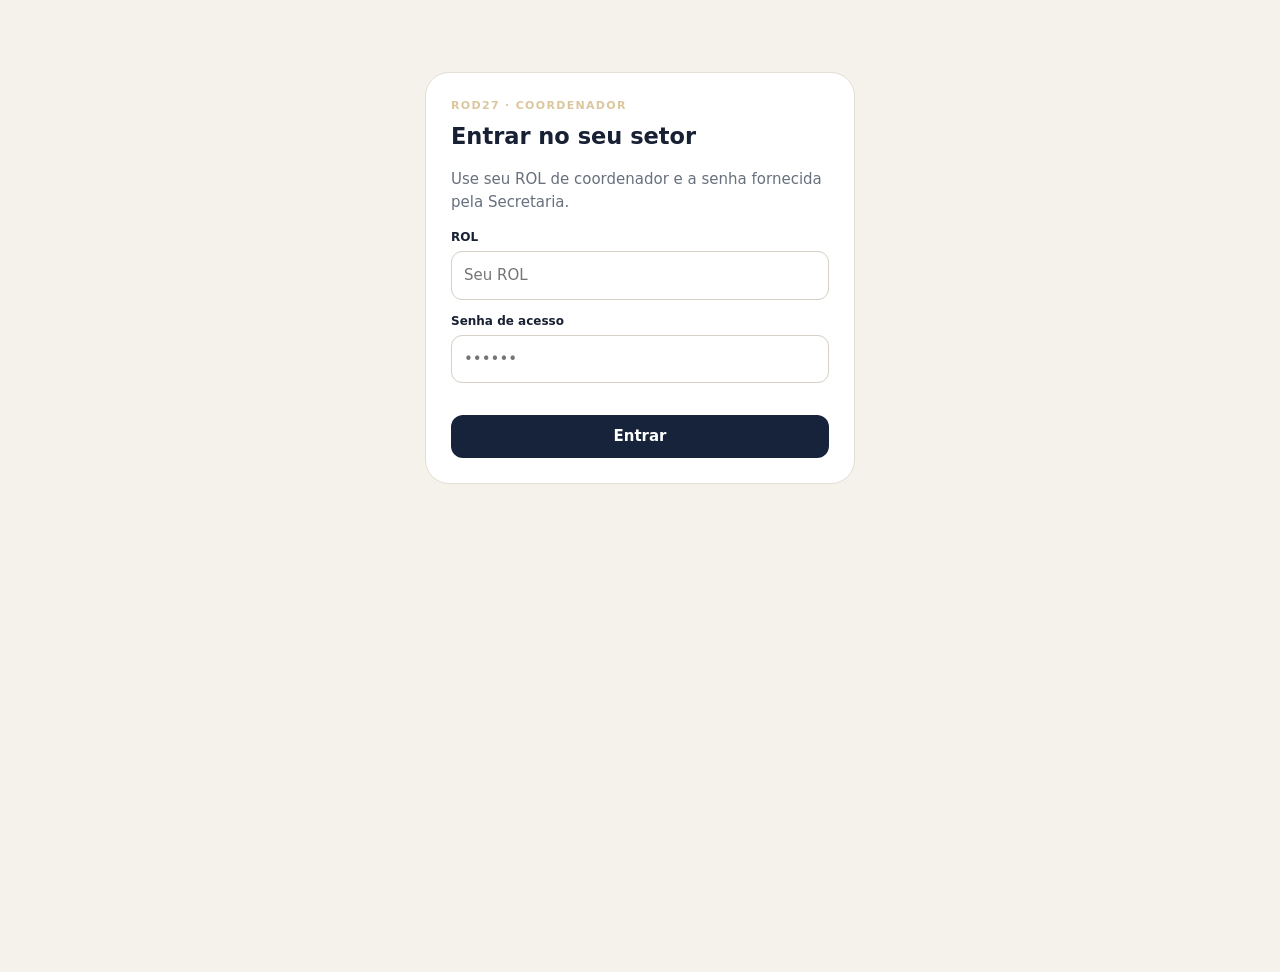
==== coordenador.html @ df57d1dc "Publicar frontend institucional do Rod27 com login e paineis" ====
<!doctype html>
<html lang="pt-BR"><head>
<meta charset="utf-8"><meta name="viewport" content="width=device-width,initial-scale=1,viewport-fit=cover">
<meta name="robots" content="noindex,nofollow,noarchive"><meta name="theme-color" content="#17223b">
<title>Rod27 · Coordenador</title>
<style>
:root{--n:#17223b;--n2:#273a62;--p:#f5f2ec;--i:#182033;--m:#68707d;--l:#e4ded3;--g:#1f7a55;--a:#9a6418;--r:#a53d3d;--gold:#b7873f}
*{box-sizing:border-box}body{margin:0;background:var(--p);color:var(--i);font:15px/1.5 system-ui,-apple-system,"Segoe UI",sans-serif}button,input,textarea{font:inherit}button{cursor:pointer}.shell{max-width:960px;margin:auto;min-height:100vh;padding-bottom:50px}
.hero{background:linear-gradient(145deg,var(--n),var(--n2));color:#fff;padding:28px 20px;border-radius:0 0 28px 28px}.ey{font-size:11px;letter-spacing:.12em;text-transform:uppercase;color:#dbc69d;font-weight:800}.hero h1{margin:5px 0}.hero p{margin:0;opacity:.85}.top{display:flex;justify-content:space-between;gap:10px;align-items:flex-start}.badges{display:flex;gap:7px;flex-wrap:wrap;margin-top:14px}.badge{font-size:12px;padding:6px 9px;border-radius:99px;background:#ffffff17;border:1px solid #ffffff20}
main{padding:18px}.prog{background:#fff;border:1px solid var(--l);border-radius:17px;padding:13px;margin-bottom:12px}.bar{height:8px;background:#ece7de;border-radius:99px;margin-top:8px;overflow:hidden}.bar i{display:block;height:100%;background:var(--g)}.filters{display:flex;gap:7px;overflow:auto;margin-bottom:12px}.chip{white-space:nowrap;border:1px solid var(--l);background:#fff;border-radius:99px;padding:7px 10px}.chip.on{background:var(--n);color:#fff}
.grid{display:grid;grid-template-columns:repeat(auto-fill,minmax(280px,1fr));gap:10px}.card{background:#fff;border:1px solid var(--l);border-radius:18px;padding:12px;display:grid;grid-template-columns:58px 1fr auto;gap:11px;align-items:center}.card button{display:contents}.photo{width:58px;height:58px;border-radius:15px;object-fit:cover;background:#eee}.name{font-weight:800;line-height:1.25}.church{font-size:13px;color:var(--m);margin-top:2px}.state{font-size:10px;font-weight:900;text-transform:uppercase;border-radius:99px;padding:5px 7px}.new{background:#eef1f5}.draft{background:#fff1cf;color:var(--a)}.sent{background:#dff3e9;color:var(--g)}.special{background:#f2e8f7;color:#72438b}
.login{max-width:430px;margin:72px auto;background:#fff;border:1px solid var(--l);border-radius:24px;padding:25px}.login h2{margin:5px 0}.field{margin:12px 0}.field label{display:block;font-size:12px;font-weight:800;margin-bottom:5px}.field input{width:100%;border:1px solid #d6d0c6;border-radius:11px;padding:12px}.muted{color:var(--m)}.error{color:var(--r);font-size:13px;min-height:20px}.btn{border:0;border-radius:12px;padding:10px 14px;font-weight:800}.primary{background:var(--n);color:#fff}.ghost{background:#eee9e1}.danger{background:var(--r);color:#fff}.small{font-size:12px;padding:7px 9px}
.back{position:fixed;inset:0;background:#0c12218a;display:none;align-items:flex-end;justify-content:center;z-index:30}.back.show{display:flex}.modal{width:min(720px,100%);max-height:92vh;overflow:auto;background:#fff;border-radius:25px 25px 0 0;padding:19px}.warn{background:#fff8e9;border-left:4px solid var(--gold);padding:11px;border-radius:10px;margin:13px 0}.actions{display:flex;justify-content:flex-end;gap:8px;flex-wrap:wrap;margin-top:15px}.head{display:flex;gap:11px;align-items:center;padding-bottom:13px;border-bottom:1px solid var(--l)}.head img{width:56px;height:56px;border-radius:14px;object-fit:cover;background:#eee}.q{padding:14px 0;border-bottom:1px solid var(--l)}.qn{font-size:10px;letter-spacing:.08em;text-transform:uppercase;color:var(--gold);font-weight:900}.q h3{margin:3px 0 5px;font-size:17px}.q p{margin:0 0 9px;color:#5f6673}textarea{width:100%;min-height:120px;border:1px solid #d8d2c8;border-radius:12px;padding:10px;resize:vertical}.op{display:flex;gap:8px;padding:9px;border:1px solid var(--l);border-radius:10px;margin:6px 0}.save{font-size:11px;color:var(--m);min-height:16px;margin-top:4px}.review{background:#f7f5f0;border:1px solid var(--l);border-radius:13px;padding:11px}.review p{white-space:pre-wrap;margin:4px 0 11px}.toast{position:fixed;left:50%;bottom:16px;transform:translateX(-50%) translateY(20px);background:var(--n);color:#fff;padding:9px 12px;border-radius:10px;opacity:0;transition:.2s;z-index:50}.toast.show{opacity:1;transform:translateX(-50%) translateY(0)}
@media(min-width:720px){.hero{margin-top:18px;border-radius:26px}.back{align-items:center}.modal{border-radius:24px}}
</style></head><body>
<div id="app" class="shell"></div><div id="back" class="back"><div id="modal" class="modal"></div></div><div id="toast" class="toast"></div>
<script>
var S={session:sessionStorage.getItem("rod27_session")||null,data:null,filter:"all",cur:null,form:null,timers:new Map()},app=document.getElementById("app"),back=document.getElementById("back"),box=document.getElementById("modal");
function e(v){return String(v==null?"":v).replace(/[&<>"']/g,function(x){return{"&":"&amp;","<":"&lt;",">":"&gt;","\"":"&quot;","'":"&#39;"}[x]})}
function toast(m){var x=document.getElementById("toast");x.textContent=m;x.classList.add("show");setTimeout(function(){x.classList.remove("show")},2200)}
async function post(action,p,auth){var h={"Content-Type":"application/json"};if(auth!==false&&S.session)h["X-Rod27-Session"]=S.session;var r=await fetch("https://zrjxxcytgtjuuinhkfux.supabase.co/functions/v1/rod27-coordinator",{method:"POST",headers:h,body:JSON.stringify(Object.assign({action:action},p||{}))});var j=await r.json().catch(function(){return{ok:false,error:"Resposta inválida."}});if(!r.ok||!j.ok)throw new Error(j.error||"Falha na comunicação.");return j}
function loginView(msg){app.innerHTML='<div class="login"><div class="ey">ROD27 · COORDENADOR</div><h2>Entrar no seu setor</h2><p class="muted">Use seu ROL de coordenador e a senha fornecida pela Secretaria.</p><div class="field"><label>ROL</label><input id="rol" inputmode="numeric" autocomplete="username" placeholder="Seu ROL"></div><div class="field"><label>Senha de acesso</label><input id="pin" type="password" inputmode="numeric" autocomplete="current-password" placeholder="••••••"></div><div id="err" class="error">'+e(msg||"")+'</div><button class="btn primary" style="width:100%" onclick="login()">Entrar</button></div>'}
window.login=async function(){var rol=document.getElementById("rol").value.trim(),senha=document.getElementById("pin").value.trim(),err=document.getElementById("err");err.textContent="Entrando…";try{var d=await post("login",{rol:rol,senha:senha},false);S.session=d.session_token;sessionStorage.setItem("rod27_session",S.session);await boot()}catch(x){err.textContent=x.message}}
window.logout=async function(){try{if(S.session)await post("logout")}catch(x){}S.session=null;sessionStorage.removeItem("rod27_session");loginView()}
function tag(c){if(c.eh_proprio_coordenador)return["Coordenação","special"];if(c.status==="enviada")return["Enviada","sent"];if(c.status==="em_preenchimento")return["Em andamento","draft"];return["Avaliar","new"]}
function filt(k,l){return'<button class="chip '+(S.filter===k?"on":"")+'" onclick="setF(&quot;'+k+'&quot;)">'+l+'</button>'}
function card(c){var t=tag(c);return'<div class="card"><button onclick="openC(&quot;'+c.id+'&quot;)"><img class="photo" src="'+e(c.dirigente_foto_url_snapshot||"")+'" alt="" onerror="this.style.visibility=&quot;hidden&quot;"><div><div class="name">'+e(c.dirigente_nome_snapshot)+'</div><div class="church">'+e(c.congregacao_nome_snapshot)+'</div></div><span class="state '+t[1]+'">'+t[0]+'</span></button></div>'}
function render(){var d=S.data,u=d.progress.total-d.progress.tratamento_especial,p=u?Math.round(d.progress.enviadas/u*100):0,rows=d.cards.filter(function(c){return S.filter==="all"||c.status===S.filter||(S.filter==="special"&&c.eh_proprio_coordenador)});app.innerHTML='<section class="hero"><div class="top"><div><div class="ey">Rodízio 2027 · Área '+e(d.coordinator.area)+'</div><h1>Setor '+d.coordinator.setor+'</h1><p>'+e(d.coordinator.nome)+' · ROL '+e(d.coordinator.rol)+'</p></div><button class="btn ghost small" onclick="logout()">Sair</button></div><div class="badges"><span class="badge">'+d.progress.total+' dirigentes</span><span class="badge">'+d.progress.enviadas+' enviados</span><span class="badge">'+d.progress.em_preenchimento+' em andamento</span></div></section><main><div class="prog"><strong>Progresso</strong><span style="float:right">'+d.progress.enviadas+'/'+u+'</span><div class="bar"><i style="width:'+p+'%"></i></div></div><div class="filters">'+filt("all","Todos")+filt("nao_iniciada","Não iniciadas")+filt("em_preenchimento","Em andamento")+filt("enviada","Enviadas")+filt("special","Coordenação")+'</div><div class="grid">'+(rows.map(card).join("")||'<span class="muted">Nenhum dirigente neste filtro.</span>')+'</div></main>'}
window.setF=function(k){S.filter=k;render()};
function closeM(){back.classList.remove("show");box.innerHTML=""}window.closeM=closeM;back.addEventListener("click",function(x){if(x.target===back)closeM()});
window.openC=async function(id){var c=S.data.cards.find(function(x){return x.id===id});if(c.eh_proprio_coordenador){box.innerHTML='<h2>'+e(c.dirigente_nome_snapshot)+'</h2><p>'+e(c.congregacao_nome_snapshot)+'</p><div class="warn"><strong>Ficha da coordenação</strong><br>A avaliação do próprio coordenador será tratada separadamente pela Secretaria.</div><div class="actions"><button class="btn primary" onclick="closeM()">Entendi</button></div>';back.classList.add("show");return}if(c.status==="nao_iniciada"){try{var f=await post("form",{avaliacao_id:id});S.form=f;S.cur=c;box.innerHTML='<h2>'+e(f.config.titulo_aviso)+'</h2><div class="warn">'+e(f.config.texto_aviso)+'</div><p class="muted">Você pode salvar e continuar depois. O bloqueio definitivo ocorre apenas no envio.</p><div class="actions"><button class="btn ghost" onclick="closeM()">Cancelar</button><button class="btn primary" onclick="startE()">Entendi, iniciar</button></div>';back.classList.add("show")}catch(x){toast(x.message)}}else loadF(id)};
window.startE=async function(){try{await post("confirm_notice",{avaliacao_id:S.cur.id});await loadF(S.cur.id,true)}catch(x){toast(x.message)}};
async function loadF(id,keep){try{var f=await post("form",{avaliacao_id:id});S.form=f;S.cur=S.data.cards.find(function(x){return x.id===id});var ans=new Map((f.answers||[]).map(function(a){return[a.pergunta_id,a.resposta_texto!=null?a.resposta_texto:(a.resposta_opcao||"")]})),h='<div class="head"><img src="'+e(f.evaluation.dirigente_foto_url_snapshot||"")+'" alt=""><div><div class="ey">Avaliação do dirigente</div><h2 style="margin:2px 0">'+e(f.evaluation.dirigente_nome_snapshot)+'</h2><div class="church">'+e(f.evaluation.congregacao_nome_snapshot)+'</div></div></div>';if(f.evaluation.status==="enviada")h+='<div class="warn"><strong>Avaliação enviada.</strong> Somente leitura.</div>';h+=(f.questions||[]).map(function(q,i){return qHtml(q,i,ans.get(q.id)||"",f.evaluation.status==="enviada")}).join("");h+='<div class="actions"><button class="btn ghost" onclick="closeM()">Fechar</button>'+(f.evaluation.status!=="enviada"?'<button class="btn primary" onclick="reviewE()">Revisar e enviar</button>':"")+'</div>';box.innerHTML=h;back.classList.add("show")}catch(x){toast(x.message);if(!keep)closeM()}}window.loadF=loadF;
function qHtml(q,i,v,ro){var x="";if(q.tipo_resposta==="escolha_unica")x=(q.opcoes||[]).map(function(o){return'<label class="op"><input type="radio" name="q_'+q.id+'" value="'+e(o)+'" '+(v===o?"checked":"")+' '+(ro?"disabled":"")+' onchange="queue(&quot;'+q.codigo+'&quot;,this.value,&quot;'+q.id+'&quot;)"><span>'+e(o)+'</span></label>'}).join("");else x='<textarea '+(ro?"disabled":"")+' data-qid="'+q.id+'" oninput="queue(&quot;'+q.codigo+'&quot;,this.value,&quot;'+q.id+'&quot;)">'+e(v)+'</textarea>';return'<section class="q"><div class="qn">Pergunta '+(i+1)+' · '+e(q.categoria)+'</div><h3>'+e(q.titulo)+'</h3><p>'+e(q.enunciado)+'</p>'+x+'<div id="s_'+q.id+'" class="save"></div></section>'}
window.queue=function(c,v,id){var l=document.getElementById("s_"+id);if(l)l.textContent="Alteração pendente…";clearTimeout(S.timers.get(id));S.timers.set(id,setTimeout(function(){save(c,v,id)},700))};
async function save(c,v,id){if(!String(v).trim())return;var l=document.getElementById("s_"+id);if(l)l.textContent="Salvando…";try{await post("save_answer",{avaliacao_id:S.cur.id,codigo:c,resposta:v});if(l)l.textContent="Salvo";var x=S.data.cards.find(function(y){return y.id===S.cur.id});if(x&&x.status==="nao_iniciada"){x.status="em_preenchimento";S.data.progress.nao_iniciadas--;S.data.progress.em_preenchimento++}}catch(z){if(l)l.textContent="Não salvo";toast(z.message)}}
window.reviewE=async function(){S.timers.forEach(clearTimeout);S.timers.clear();var ta=Array.from(box.querySelectorAll("textarea[data-qid]"));for(var i=0;i<ta.length;i++){var el=ta[i],q=S.form.questions.find(function(x){return x.id===el.dataset.qid});if(el.value.trim())await save(q.codigo,el.value,q.id)}var f=await post("form",{avaliacao_id:S.cur.id}),m=new Map((f.answers||[]).map(function(a){return[a.pergunta_id,a.resposta_texto!=null?a.resposta_texto:(a.resposta_opcao||"")]})),miss=f.questions.filter(function(q){return q.obrigatoria&&!String(m.get(q.id)||"").trim()});if(miss.length){toast("Ainda há "+miss.length+" pergunta(s) sem resposta.");return}box.innerHTML='<h2>Revise antes de enviar</h2><div class="warn"><strong>Última conferência.</strong> Depois do envio não será possível alterar.</div><div class="review">'+f.questions.map(function(q){return'<b>'+e(q.titulo)+'</b><p>'+e(m.get(q.id)||"")+'</p>'}).join("")+'</div><div class="actions"><button class="btn ghost" onclick="loadF(&quot;'+S.cur.id+'&quot;,true)">Voltar e editar</button><button class="btn danger" onclick="submitE()">Enviar definitivamente</button></div>'};
window.submitE=async function(){try{await post("submit",{avaliacao_id:S.cur.id});closeM();toast("Avaliação enviada.");await boot()}catch(x){toast(x.message)}};
async function boot(){if(!S.session){loginView();return}try{S.data=await post("bootstrap");render()}catch(x){S.session=null;sessionStorage.removeItem("rod27_session");loginView(x.message)}}
boot();
</script></body></html>
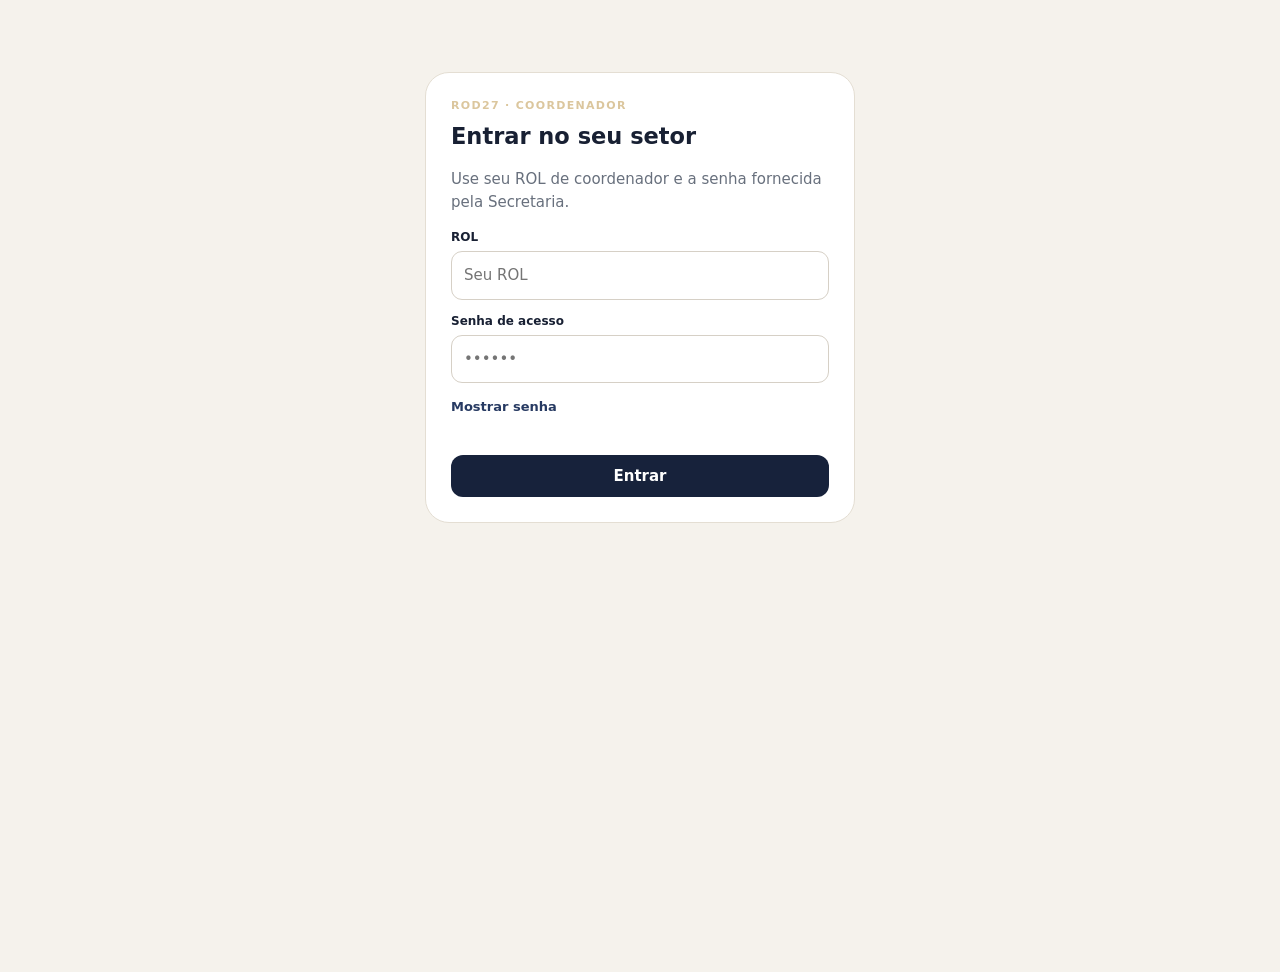
==== commit b0653386: "Rod27: mostrar e ocultar senha no primeiro acesso e logins" ====
--- a/coordenador.html
+++ b/coordenador.html
@@ -15,26 +15,100 @@
 </style></head><body>
 <div id="app" class="shell"></div><div id="back" class="back"><div id="modal" class="modal"></div></div><div id="toast" class="toast"></div>
 <script>
-var S={session:sessionStorage.getItem("rod27_session")||null,data:null,filter:"all",cur:null,form:null,timers:new Map()},app=document.getElementById("app"),back=document.getElementById("back"),box=document.getElementById("modal");
+var S={session:sessionStorage.getItem("rod27_session")||null,data:null,filter:"all",cur:null,form:null,timers:new Map(),saveChains:new Map(),failedSaves:new Set()},app=document.getElementById("app"),back=document.getElementById("back"),box=document.getElementById("modal");
 function e(v){return String(v==null?"":v).replace(/[&<>"']/g,function(x){return{"&":"&amp;","<":"&lt;",">":"&gt;","\"":"&quot;","'":"&#39;"}[x]})}
 function toast(m){var x=document.getElementById("toast");x.textContent=m;x.classList.add("show");setTimeout(function(){x.classList.remove("show")},2200)}
-async function post(action,p,auth){var h={"Content-Type":"application/json"};if(auth!==false&&S.session)h["X-Rod27-Session"]=S.session;var r=await fetch("https://zrjxxcytgtjuuinhkfux.supabase.co/functions/v1/rod27-coordinator",{method:"POST",headers:h,body:JSON.stringify(Object.assign({action:action},p||{}))});var j=await r.json().catch(function(){return{ok:false,error:"Resposta inválida."}});if(!r.ok||!j.ok)throw new Error(j.error||"Falha na comunicação.");return j}
-function loginView(msg){app.innerHTML='<div class="login"><div class="ey">ROD27 · COORDENADOR</div><h2>Entrar no seu setor</h2><p class="muted">Use seu ROL de coordenador e a senha fornecida pela Secretaria.</p><div class="field"><label>ROL</label><input id="rol" inputmode="numeric" autocomplete="username" placeholder="Seu ROL"></div><div class="field"><label>Senha de acesso</label><input id="pin" type="password" inputmode="numeric" autocomplete="current-password" placeholder="••••••"></div><div id="err" class="error">'+e(msg||"")+'</div><button class="btn primary" style="width:100%" onclick="login()">Entrar</button></div>'}
+async function post(action,p,auth){var h={"Content-Type":"application/json"};if(auth!==false&&S.session)h["X-Rod27-Session"]=S.session;var r=await fetch("https://zrjxxcytgtjuuinhkfux.supabase.co/functions/v1/rod27-coordinator",{method:"POST",headers:h,body:JSON.stringify(Object.assign({action:action},p||{}))});var j=await r.json().catch(function(){return{ok:false,error:"Resposta inválida."}});if(r.status===401&&auth!==false&&S.session){S.session=null;sessionStorage.removeItem("rod27_session");S.timers.forEach(function(x){clearTimeout(x.timer)});S.timers.clear();back.classList.remove("show");loginView("Sua sessão expirou. Entre novamente.");throw new Error("Sessão expirada.")}if(!r.ok||!j.ok)throw new Error(j.error||"Falha na comunicação.");return j}
+function toggleSenha(btn){
+ var fields=(btn.getAttribute("data-password-ids")||"").split(",").map(function(id){return document.getElementById(id)}).filter(Boolean);
+ if(!fields.length)return;
+ var reveal=fields[0].type==="password";
+ fields.forEach(function(input){input.type=reveal?"text":"password"});
+ btn.textContent=reveal?"Ocultar senha":"Mostrar senha";
+ btn.setAttribute("aria-pressed",reveal?"true":"false");
+}
+function loginView(msg){app.innerHTML='<div class="login"><div class="ey">ROD27 · COORDENADOR</div><h2>Entrar no seu setor</h2><p class="muted">Use seu ROL de coordenador e a senha fornecida pela Secretaria.</p><div class="field"><label>ROL</label><input id="rol" inputmode="numeric" autocomplete="username" placeholder="Seu ROL"></div><div class="field"><label>Senha de acesso</label><input id="pin" type="password" inputmode="numeric" autocomplete="current-password" placeholder="••••••"><button type="button" data-password-ids="pin" aria-pressed="false" onclick="toggleSenha(this)" style="margin-top:8px;padding:6px 0;border:0;background:transparent;color:#273a62;font:inherit;font-size:13px;font-weight:700;cursor:pointer">Mostrar senha</button></div><div id="err" class="error">'+e(msg||"")+'</div><button class="btn primary" style="width:100%" onclick="login()">Entrar</button></div>'}
 window.login=async function(){var rol=document.getElementById("rol").value.trim(),senha=document.getElementById("pin").value.trim(),err=document.getElementById("err");err.textContent="Entrando…";try{var d=await post("login",{rol:rol,senha:senha},false);S.session=d.session_token;sessionStorage.setItem("rod27_session",S.session);await boot()}catch(x){err.textContent=x.message}}
 window.logout=async function(){try{if(S.session)await post("logout")}catch(x){}S.session=null;sessionStorage.removeItem("rod27_session");loginView()}
-function tag(c){if(c.eh_proprio_coordenador)return["Coordenação","special"];if(c.status==="enviada")return["Enviada","sent"];if(c.status==="em_preenchimento")return["Em andamento","draft"];return["Avaliar","new"]}
+function tag(c){if(c.eh_proprio_coordenador&&S.data&&!S.data.can_self_evaluate)return["Coordenação","special"];if(c.status==="enviada")return["Enviada","sent"];if(c.status==="em_preenchimento")return["Em andamento","draft"];return["Avaliar","new"]}
 function filt(k,l){return'<button class="chip '+(S.filter===k?"on":"")+'" onclick="setF(&quot;'+k+'&quot;)">'+l+'</button>'}
 function card(c){var t=tag(c);return'<div class="card"><button onclick="openC(&quot;'+c.id+'&quot;)"><img class="photo" src="'+e(c.dirigente_foto_url_snapshot||"")+'" alt="" onerror="this.style.visibility=&quot;hidden&quot;"><div><div class="name">'+e(c.dirigente_nome_snapshot)+'</div><div class="church">'+e(c.congregacao_nome_snapshot)+'</div></div><span class="state '+t[1]+'">'+t[0]+'</span></button></div>'}
-function render(){var d=S.data,u=d.progress.total-d.progress.tratamento_especial,p=u?Math.round(d.progress.enviadas/u*100):0,rows=d.cards.filter(function(c){return S.filter==="all"||c.status===S.filter||(S.filter==="special"&&c.eh_proprio_coordenador)});app.innerHTML='<section class="hero"><div class="top"><div><div class="ey">Rodízio 2027 · Área '+e(d.coordinator.area)+'</div><h1>Setor '+d.coordinator.setor+'</h1><p>'+e(d.coordinator.nome)+' · ROL '+e(d.coordinator.rol)+'</p></div><button class="btn ghost small" onclick="logout()">Sair</button></div><div class="badges"><span class="badge">'+d.progress.total+' dirigentes</span><span class="badge">'+d.progress.enviadas+' enviados</span><span class="badge">'+d.progress.em_preenchimento+' em andamento</span></div></section><main><div class="prog"><strong>Progresso</strong><span style="float:right">'+d.progress.enviadas+'/'+u+'</span><div class="bar"><i style="width:'+p+'%"></i></div></div><div class="filters">'+filt("all","Todos")+filt("nao_iniciada","Não iniciadas")+filt("em_preenchimento","Em andamento")+filt("enviada","Enviadas")+filt("special","Coordenação")+'</div><div class="grid">'+(rows.map(card).join("")||'<span class="muted">Nenhum dirigente neste filtro.</span>')+'</div></main>'}
-window.setF=function(k){S.filter=k;render()};
-function closeM(){back.classList.remove("show");box.innerHTML=""}window.closeM=closeM;back.addEventListener("click",function(x){if(x.target===back)closeM()});
-window.openC=async function(id){var c=S.data.cards.find(function(x){return x.id===id});if(c.eh_proprio_coordenador){box.innerHTML='<h2>'+e(c.dirigente_nome_snapshot)+'</h2><p>'+e(c.congregacao_nome_snapshot)+'</p><div class="warn"><strong>Ficha da coordenação</strong><br>A avaliação do próprio coordenador será tratada separadamente pela Secretaria.</div><div class="actions"><button class="btn primary" onclick="closeM()">Entendi</button></div>';back.classList.add("show");return}if(c.status==="nao_iniciada"){try{var f=await post("form",{avaliacao_id:id});S.form=f;S.cur=c;box.innerHTML='<h2>'+e(f.config.titulo_aviso)+'</h2><div class="warn">'+e(f.config.texto_aviso)+'</div><p class="muted">Você pode salvar e continuar depois. O bloqueio definitivo ocorre apenas no envio.</p><div class="actions"><button class="btn ghost" onclick="closeM()">Cancelar</button><button class="btn primary" onclick="startE()">Entendi, iniciar</button></div>';back.classList.add("show")}catch(x){toast(x.message)}}else loadF(id)};
+function manifestationOptionLabel(v){return ({mesma_congregacao:"Permanecer na mesma congregação",outra_congregacao_mesmo_setor:"Mudar para outra congregação do mesmo setor",congregacao_outro_setor:"Mudar para uma congregação de outro setor"})[v]||""}
+function manifestationPanel(){var m=S.data.manifestation,a=S.data.coordinator_assignment,status=!m?"Aguardando preenchimento":m.status==="enviada"?"Enviada":"Rascunho salvo";var h='<section class="prog"><div class="top"><div><div class="ey">Rodízio 2027</div><h2 style="margin:3px 0">Manifestação de Interesse</h2></div><span class="state '+(m&&m.status==="enviada"?"sent":m?"draft":"new")+'">'+e(status)+'</span></div><p><strong>'+e(a.coordenador_nome)+'</strong> · ROL '+e(a.coordenador_rol)+'<br>Setor '+e(a.setor_numero)+' · '+e(a.congregacao_nome)+'</p>';if(m&&m.status==="enviada"){h+='<p><strong>Resposta:</strong> '+(m.deseja_permanecer?"Sim — "+e(manifestationOptionLabel(m.opcao_movimentacao)):"Não")+(m.justificativa?'<br><strong>Justificativa:</strong> '+e(m.justificativa):"")+'</p>'}h+='<div class="actions"><button class="btn primary small" onclick="openManifest()">'+(m&&m.status==="enviada"?"Ver manifestação":"Preencher manifestação")+'</button><button class="btn ghost small" onclick="printBlankManifestation()">Imprimir formulário em branco</button></div></section>';return h}
+function render(){var d=S.data,u=d.progress.total,p=u?Math.round(d.progress.enviadas/u*100):0,rows=d.cards.filter(function(c){return S.filter==="all"||c.status===S.filter});app.innerHTML='<section class="hero"><div class="top"><div><div class="ey">Rodízio 2027 · Área '+e(d.coordinator.area)+'</div><h1>Setor '+d.coordinator.setor+'</h1><p>'+e(d.coordinator.nome)+' · ROL '+e(d.coordinator.rol)+'</p></div><button class="btn ghost small" onclick="logout()">Sair</button></div><div class="badges"><span class="badge">'+d.progress.total+' dirigentes</span><span class="badge">'+d.progress.enviadas+' enviados</span><span class="badge">'+d.progress.em_preenchimento+' em andamento</span></div></section><main>'+manifestationPanel()+'<div class="prog"><strong>Progresso das avaliações dos demais dirigentes</strong><span style="float:right">'+d.progress.enviadas+'/'+u+'</span><div class="bar"><i style="width:'+p+'%"></i></div></div><div class="filters">'+filt("all","Todos")+filt("nao_iniciada","Não iniciadas")+filt("em_preenchimento","Em andamento")+filt("enviada","Enviadas")+'</div><div class="grid">'+(rows.map(card).join("")||'<span class="muted">Nenhum dirigente neste filtro.</span>')+'</div></main>'}
+function manifestOptionHtml(value,label,selected){return '<label class="op"><input type="radio" name="manifest-option" value="'+value+'" '+(selected?"checked":"")+' onchange="manifestToggle()"><span>'+label+'</span></label>'}
+function manifestationSummary(m){return '<div class="review"><b>Deseja permanecer no próximo rodízio?</b><p>'+(m.deseja_permanecer?"Sim":"Não")+'</p>'+(m.opcao_movimentacao?'<b>Opção</b><p>'+e(manifestationOptionLabel(m.opcao_movimentacao))+'</p>':"")+(m.justificativa?'<b>Justificativa</b><p>'+e(m.justificativa)+'</p>':"")+'<b>Enviada em</b><p>'+e(new Date(m.enviada_em).toLocaleString("pt-BR"))+'</p></div>'}
+window.openManifest=function(){var m=S.data.manifestation,a=S.data.coordinator_assignment,h='<div class="ey">RODÍZIO 2027</div><h2>Manifestação de Interesse para o Próximo Rodízio</h2><p class="muted">'+e(a.coordenador_nome)+' · ROL '+e(a.coordenador_rol)+'<br>Setor '+e(a.setor_numero)+' · '+e(a.congregacao_nome)+'</p>';if(m&&m.status==="enviada"){h+='<div class="warn"><strong>Manifestação enviada.</strong> As respostas foram registradas separadamente das avaliações.</div>'+manifestationSummary(m)+'<div class="actions"><button class="btn primary" onclick="closeM()">Fechar</button></div>';box.innerHTML=h;back.classList.add("show");return}h+='<section class="q"><h3>Deseja permanecer no rodízio do próximo ano?</h3><label class="op"><input type="radio" name="manifest-choice" value="yes" '+(m&&m.deseja_permanecer===true?"checked":"")+' onchange="manifestToggle()"><span>Sim</span></label><label class="op"><input type="radio" name="manifest-choice" value="no" '+(m&&m.deseja_permanecer===false?"checked":"")+' onchange="manifestToggle()"><span>Não</span></label></section><section id="manifestMoves" class="q" hidden><h3>Se deseja permanecer, qual opção prefere?</h3>'+manifestOptionHtml("mesma_congregacao","Permanecer na mesma congregação",m&&m.opcao_movimentacao==="mesma_congregacao")+manifestOptionHtml("outra_congregacao_mesmo_setor","Mudar para outra congregação do mesmo setor",m&&m.opcao_movimentacao==="outra_congregacao_mesmo_setor")+manifestOptionHtml("congregacao_outro_setor","Mudar para uma congregação de outro setor",m&&m.opcao_movimentacao==="congregacao_outro_setor")+'</section><section id="manifestReason" class="q" hidden><h3>Motivo da sua preferência</h3><p>Explique sua preferência ao pastor. Para mudança ou saída, a justificativa é obrigatória.</p><textarea id="manifestJustification" maxlength="4000" placeholder="Justificativa obrigatória">'+e(m&&m.justificativa||"")+'</textarea></section><div class="actions"><button class="btn ghost" onclick="closeM()">Cancelar</button><button class="btn ghost" onclick="saveManifest(false)">Salvar rascunho</button><button class="btn primary" onclick="saveManifest(true)">Enviar manifestação</button></div>';box.innerHTML=h;back.classList.add("show");manifestToggle()};
+window.manifestToggle=function(){var choice=document.querySelector('input[name="manifest-choice"]:checked'),yes=choice&&choice.value==="yes",no=choice&&choice.value==="no",moves=document.getElementById("manifestMoves"),reason=document.getElementById("manifestReason"),just=document.getElementById("manifestJustification");if(!moves)return;moves.hidden=!yes;reason.hidden=!(yes||no);Array.from(document.querySelectorAll('input[name="manifest-option"]')).forEach(function(x){x.required=!!yes;x.disabled=!yes});if(just){just.required=!!no||!!(yes&&document.querySelector('input[name="manifest-option"]:checked')?.value!=="mesma_congregacao");just.disabled=!(yes||no)}};
+window.saveManifest=async function(submit){var choice=document.querySelector('input[name="manifest-choice"]:checked'),option=document.querySelector('input[name="manifest-option"]:checked'),just=document.getElementById("manifestJustification"),payload={deseja_permanecer:choice?choice.value==="yes":null,opcao_movimentacao:option?option.value:null,justificativa:just?just.value:null};if(submit&&!choice){toast("Responda se deseja permanecer.");return}if(submit&&choice.value==="yes"&&!option){toast("Selecione uma das opções de permanência ou mudança.");return}if(submit&&(choice.value==="no"||(choice.value==="yes"&&option&&option.value!=="mesma_congregacao"))&&(!just||!just.value.trim())){toast("Explique o motivo da mudança ou saída.");return}try{var r=await post(submit?"submit_manifestation":"save_manifestation",payload);S.data.manifestation=r.manifestation;toast(submit?"Manifestação enviada.":"Rascunho salvo.");if(submit){closeM();render()} }catch(x){toast(x.message)}};
+window.printBlankManifestation=function(){var w=window.open("","_blank");if(!w){toast("Permita a abertura da janela de impressão.");return}var doc='<!doctype html><html lang="pt-BR"><head><meta charset="utf-8"><title>Manifestação de Interesse · Rodízio 2027</title><style>@page{size:A4;margin:16mm}*{box-sizing:border-box}body{font:12pt/1.45 Arial,sans-serif;color:#111;margin:0}h1{text-align:center;font-size:17pt;margin:0 0 4mm}.sub{text-align:center;margin:0 0 9mm;font-size:11pt}.field{margin:5mm 0}.line{display:inline-block;border-bottom:1px solid #111;min-width:90mm;height:7mm}.short{min-width:40mm}.question{font-weight:bold;margin:8mm 0 3mm}.choice{margin:3mm 0}.circle{display:inline-block;border:1px solid #111;border-radius:50%;width:4mm;height:4mm;margin-right:2mm;vertical-align:middle}.indent{margin-left:8mm}.rule{border-bottom:1px solid #555;height:9mm}.sign{margin-top:17mm;display:flex;gap:14mm}.sign div{flex:1;border-top:1px solid #111;text-align:center;padding-top:2mm}.footer{margin-top:8mm;font-size:10pt}</style></head><body><h1>Manifestação de Interesse<br>para o Próximo Rodízio — 2027</h1><p class="sub">Secretaria Geral da IEADERN</p><div class="field"><b>Nome:</b> <span class="line"></span></div><div class="field"><b>ROL:</b> <span class="line short"></span> <b>Setor:</b> <span class="line short"></span></div><div class="field"><b>Congregação atual:</b> <span class="line"></span></div><div class="question">Deseja permanecer no rodízio do próximo ano?</div><div class="choice"><span class="circle"></span> Sim</div><div class="choice"><span class="circle"></span> Não</div><div class="question">Se respondeu Sim, indique sua preferência:</div><div class="choice indent"><span class="circle"></span> Permanecer na mesma congregação</div><div class="choice indent"><span class="circle"></span> Mudar para outra congregação do mesmo setor</div><div class="choice indent"><span class="circle"></span> Mudar para uma congregação de outro setor</div><div class="question">Se respondeu Não, justifique:</div><div class="rule"></div><div class="rule"></div><div class="rule"></div><div class="sign"><div>Data</div><div>Assinatura</div></div></body></html>';w.document.open();w.document.write(doc);w.document.close();w.focus();setTimeout(function(){w.print()},300)};window.setF=function(k){S.filter=k;render()};
+async function closeM(){if(S.timers.size||S.saveChains.size){if(!await flushPending(S.cur&&S.cur.id)){toast("Existem respostas não salvas. Corrija antes de fechar.");return}}back.classList.remove("show");box.innerHTML=""}window.closeM=closeM;back.addEventListener("click",function(x){if(x.target===back)closeM()});
+window.openC=async function(id){var c=S.data.cards.find(function(x){return x.id===id});if(c.eh_proprio_coordenador&&!S.data.can_self_evaluate){box.innerHTML='<h2>'+e(c.dirigente_nome_snapshot)+'</h2><p>'+e(c.congregacao_nome_snapshot)+'</p><div class="warn"><strong>Ficha da coordenação</strong><br>A avaliação do próprio coordenador será tratada separadamente pela Secretaria.</div><div class="actions"><button class="btn primary" onclick="closeM()">Entendi</button></div>';back.classList.add("show");return}if(c.status==="nao_iniciada"){try{var f=await post("form",{avaliacao_id:id});S.form=f;S.cur=c;box.innerHTML='<h2>'+e(f.config.titulo_aviso)+'</h2><div class="warn">'+e(f.config.texto_aviso)+'</div><p class="muted">Você pode salvar e continuar depois. O bloqueio definitivo ocorre apenas no envio.</p><div class="actions"><button class="btn ghost" onclick="closeM()">Cancelar</button><button class="btn primary" onclick="startE()">Entendi, iniciar</button></div>';back.classList.add("show")}catch(x){toast(x.message)}}else loadF(id)};
 window.startE=async function(){try{await post("confirm_notice",{avaliacao_id:S.cur.id});await loadF(S.cur.id,true)}catch(x){toast(x.message)}};
 async function loadF(id,keep){try{var f=await post("form",{avaliacao_id:id});S.form=f;S.cur=S.data.cards.find(function(x){return x.id===id});var ans=new Map((f.answers||[]).map(function(a){return[a.pergunta_id,a.resposta_texto!=null?a.resposta_texto:(a.resposta_opcao||"")]})),h='<div class="head"><img src="'+e(f.evaluation.dirigente_foto_url_snapshot||"")+'" alt=""><div><div class="ey">Avaliação do dirigente</div><h2 style="margin:2px 0">'+e(f.evaluation.dirigente_nome_snapshot)+'</h2><div class="church">'+e(f.evaluation.congregacao_nome_snapshot)+'</div></div></div>';if(f.evaluation.status==="enviada")h+='<div class="warn"><strong>Avaliação enviada.</strong> Somente leitura.</div>';h+=(f.questions||[]).map(function(q,i){return qHtml(q,i,ans.get(q.id)||"",f.evaluation.status==="enviada")}).join("");h+='<div class="actions"><button class="btn ghost" onclick="closeM()">Fechar</button>'+(f.evaluation.status!=="enviada"?'<button class="btn primary" onclick="reviewE()">Revisar e enviar</button>':"")+'</div>';box.innerHTML=h;back.classList.add("show")}catch(x){toast(x.message);if(!keep)closeM()}}window.loadF=loadF;
 function qHtml(q,i,v,ro){var x="";if(q.tipo_resposta==="escolha_unica")x=(q.opcoes||[]).map(function(o){return'<label class="op"><input type="radio" name="q_'+q.id+'" value="'+e(o)+'" '+(v===o?"checked":"")+' '+(ro?"disabled":"")+' onchange="queue(&quot;'+q.codigo+'&quot;,this.value,&quot;'+q.id+'&quot;)"><span>'+e(o)+'</span></label>'}).join("");else x='<textarea '+(ro?"disabled":"")+' data-qid="'+q.id+'" oninput="queue(&quot;'+q.codigo+'&quot;,this.value,&quot;'+q.id+'&quot;)">'+e(v)+'</textarea>';return'<section class="q"><div class="qn">Pergunta '+(i+1)+' · '+e(q.categoria)+'</div><h3>'+e(q.titulo)+'</h3><p>'+e(q.enunciado)+'</p>'+x+'<div id="s_'+q.id+'" class="save"></div></section>'}
-window.queue=function(c,v,id){var l=document.getElementById("s_"+id);if(l)l.textContent="Alteração pendente…";clearTimeout(S.timers.get(id));S.timers.set(id,setTimeout(function(){save(c,v,id)},700))};
-async function save(c,v,id){if(!String(v).trim())return;var l=document.getElementById("s_"+id);if(l)l.textContent="Salvando…";try{await post("save_answer",{avaliacao_id:S.cur.id,codigo:c,resposta:v});if(l)l.textContent="Salvo";var x=S.data.cards.find(function(y){return y.id===S.cur.id});if(x&&x.status==="nao_iniciada"){x.status="em_preenchimento";S.data.progress.nao_iniciadas--;S.data.progress.em_preenchimento++}}catch(z){if(l)l.textContent="Não salvo";toast(z.message)}}
-window.reviewE=async function(){S.timers.forEach(clearTimeout);S.timers.clear();var ta=Array.from(box.querySelectorAll("textarea[data-qid]"));for(var i=0;i<ta.length;i++){var el=ta[i],q=S.form.questions.find(function(x){return x.id===el.dataset.qid});if(el.value.trim())await save(q.codigo,el.value,q.id)}var f=await post("form",{avaliacao_id:S.cur.id}),m=new Map((f.answers||[]).map(function(a){return[a.pergunta_id,a.resposta_texto!=null?a.resposta_texto:(a.resposta_opcao||"")]})),miss=f.questions.filter(function(q){return q.obrigatoria&&!String(m.get(q.id)||"").trim()});if(miss.length){toast("Ainda há "+miss.length+" pergunta(s) sem resposta.");return}box.innerHTML='<h2>Revise antes de enviar</h2><div class="warn"><strong>Última conferência.</strong> Depois do envio não será possível alterar.</div><div class="review">'+f.questions.map(function(q){return'<b>'+e(q.titulo)+'</b><p>'+e(m.get(q.id)||"")+'</p>'}).join("")+'</div><div class="actions"><button class="btn ghost" onclick="loadF(&quot;'+S.cur.id+'&quot;,true)">Voltar e editar</button><button class="btn danger" onclick="submitE()">Enviar definitivamente</button></div>'};
+window.queue=function(c,v,id){
+  var evalId=S.cur&&S.cur.id;
+  if(!evalId)return;
+  var l=document.getElementById("s_"+id);if(l)l.textContent="Alteração pendente…";
+  var previous=S.timers.get(id);if(previous)clearTimeout(previous.timer);
+  var pending={evalId:evalId,c:c,v:v,id:id};
+  pending.timer=setTimeout(function(){
+    if(S.timers.get(id)===pending)S.timers.delete(id);
+    save(pending.evalId,pending.c,pending.v,pending.id);
+  },700);
+  S.timers.set(id,pending);
+};
+function save(evalId,c,v,id){
+  if(!String(v).trim())return Promise.resolve(false);
+  var key=evalId+":"+id,prev=S.saveChains.get(key)||Promise.resolve();
+  var job=prev.then(async function(){
+    var current=S.cur&&S.cur.id===evalId;
+    var l=current?document.getElementById("s_"+id):null;
+    if(l)l.textContent="Salvando…";
+    try{
+      await post("save_answer",{avaliacao_id:evalId,codigo:c,resposta:v});
+      S.failedSaves.delete(key);
+      if(l)l.textContent="Salvo";
+      var x=S.data&&S.data.cards.find(function(y){return y.id===evalId});
+      if(x&&x.status==="nao_iniciada"){
+        x.status="em_preenchimento";
+        S.data.progress.nao_iniciadas--;
+        S.data.progress.em_preenchimento++;
+      }
+      return true;
+    }catch(z){
+      S.failedSaves.add(key);
+      if(l)l.textContent="Não salvo";
+      toast(z.message);return false;
+    }
+  });
+  S.saveChains.set(key,job);
+  job.then(function(){if(S.saveChains.get(key)===job)S.saveChains.delete(key)});
+  return job;
+}
+async function flushPending(evalId){
+  var pending=Array.from(S.timers.values());
+  S.timers.clear();
+  pending.forEach(function(x){clearTimeout(x.timer)});
+  var jobs=pending.map(function(x){return save(x.evalId,x.c,x.v,x.id)});
+  jobs=jobs.concat(Array.from(S.saveChains.values()));
+  var results=await Promise.all(jobs);
+  return results.every(Boolean)&&!Array.from(S.failedSaves).some(function(k){return k.startsWith(evalId+":")});
+}
+window.reviewE=async function(){
+  if(!S.cur)return;
+  var evalId=S.cur.id;
+  try{
+    if(!await flushPending(evalId)){toast("Há respostas não salvas. Verifique antes de revisar.");return}
+    var f=await post("form",{avaliacao_id:evalId});
+    if(!S.cur||S.cur.id!==evalId)return;
+    var m=new Map((f.answers||[]).map(function(a){return[a.pergunta_id,a.resposta_texto!=null?a.resposta_texto:(a.resposta_opcao||"")]})),
+        miss=f.questions.filter(function(q){return q.obrigatoria&&!String(m.get(q.id)||"").trim()});
+    if(miss.length){toast("Ainda há "+miss.length+" pergunta(s) sem resposta.");return}
+    box.innerHTML='<h2>Revise antes de enviar</h2><div class="warn"><strong>Última conferência.</strong> Depois do envio não será possível alterar.</div><div class="review">'+f.questions.map(function(q){return'<b>'+e(q.titulo)+'</b><p>'+e(m.get(q.id)||"")+'</p>'}).join("")+'</div><div class="actions"><button class="btn ghost" onclick="loadF(&quot;'+evalId+'&quot;,true)">Voltar e editar</button><button class="btn danger" onclick="submitE()">Enviar definitivamente</button></div>';
+  }catch(x){toast(x.message)}
+};
 window.submitE=async function(){try{await post("submit",{avaliacao_id:S.cur.id});closeM();toast("Avaliação enviada.");await boot()}catch(x){toast(x.message)}};
 async function boot(){if(!S.session){loginView();return}try{S.data=await post("bootstrap");render()}catch(x){S.session=null;sessionStorage.removeItem("rod27_session");loginView(x.message)}}
 boot();
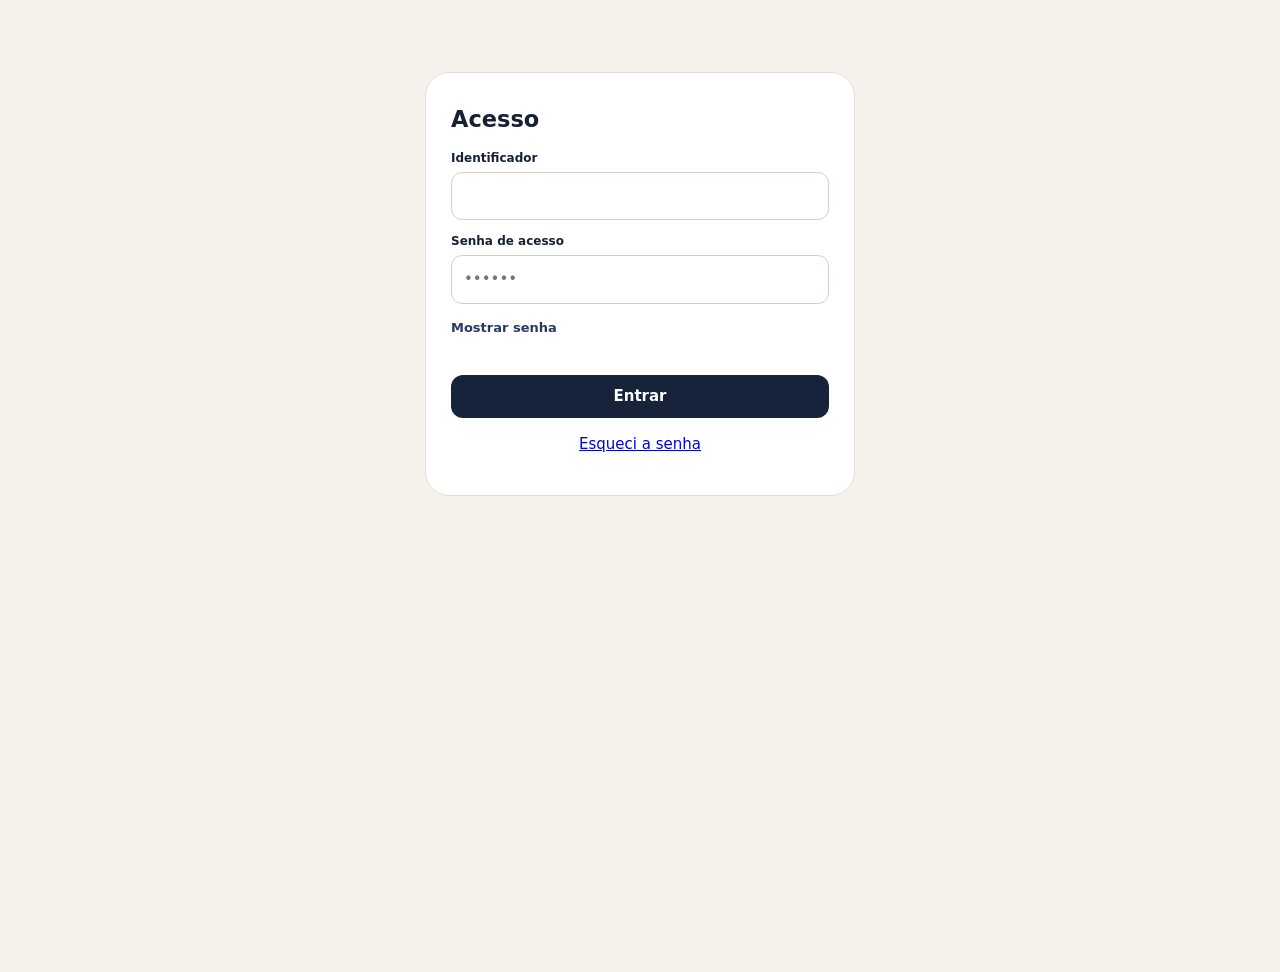
==== commit 456e91b7: "Rod27: dupla autorizacao de auditoria, logins discretos e exportacao detalhada" ====
--- a/coordenador.html
+++ b/coordenador.html
@@ -2,7 +2,7 @@
 <html lang="pt-BR"><head>
 <meta charset="utf-8"><meta name="viewport" content="width=device-width,initial-scale=1,viewport-fit=cover">
 <meta name="robots" content="noindex,nofollow,noarchive"><meta name="theme-color" content="#17223b">
-<title>Rod27 · Coordenador</title>
+<title>Acesso</title>
 <style>
 :root{--n:#17223b;--n2:#273a62;--p:#f5f2ec;--i:#182033;--m:#68707d;--l:#e4ded3;--g:#1f7a55;--a:#9a6418;--r:#a53d3d;--gold:#b7873f}
 *{box-sizing:border-box}body{margin:0;background:var(--p);color:var(--i);font:15px/1.5 system-ui,-apple-system,"Segoe UI",sans-serif}button,input,textarea{font:inherit}button{cursor:pointer}.shell{max-width:960px;margin:auto;min-height:100vh;padding-bottom:50px}
@@ -27,7 +27,8 @@
  btn.textContent=reveal?"Ocultar senha":"Mostrar senha";
  btn.setAttribute("aria-pressed",reveal?"true":"false");
 }
-function loginView(msg){app.innerHTML='<div class="login"><div class="ey">ROD27 · COORDENADOR</div><h2>Entrar no seu setor</h2><p class="muted">Use seu ROL de coordenador e a senha fornecida pela Secretaria.</p><div class="field"><label>ROL</label><input id="rol" inputmode="numeric" autocomplete="username" placeholder="Seu ROL"></div><div class="field"><label>Senha de acesso</label><input id="pin" type="password" inputmode="numeric" autocomplete="current-password" placeholder="••••••"><button type="button" data-password-ids="pin" aria-pressed="false" onclick="toggleSenha(this)" style="margin-top:8px;padding:6px 0;border:0;background:transparent;color:#273a62;font:inherit;font-size:13px;font-weight:700;cursor:pointer">Mostrar senha</button></div><div id="err" class="error">'+e(msg||"")+'</div><button class="btn primary" style="width:100%" onclick="login()">Entrar</button></div>'}
+function loginView(msg){app.innerHTML='<div class="login"><h2>Acesso</h2><div class="field"><label>Identificador</label><input id="rol" inputmode="numeric" autocomplete="username"></div><div class="field"><label>Senha de acesso</label><input id="pin" type="password" inputmode="numeric" autocomplete="current-password" placeholder="••••••"><button type="button" data-password-ids="pin" aria-pressed="false" onclick="toggleSenha(this)" style="margin-top:8px;padding:6px 0;border:0;background:transparent;color:#273a62;font:inherit;font-size:13px;font-weight:700;cursor:pointer">Mostrar senha</button></div><div id="err" class="error">'+e(msg||"")+'</div><button class="btn primary" style="width:100%" onclick="login()">Entrar</button><p style="text-align:center"><a href="#" onclick="recoverCoordinator();return false">Esqueci a senha</a></p></div>'}
+window.recoverCoordinator=function(){toast("Solicite a redefinição do acesso.");};
 window.login=async function(){var rol=document.getElementById("rol").value.trim(),senha=document.getElementById("pin").value.trim(),err=document.getElementById("err");err.textContent="Entrando…";try{var d=await post("login",{rol:rol,senha:senha},false);S.session=d.session_token;sessionStorage.setItem("rod27_session",S.session);await boot()}catch(x){err.textContent=x.message}}
 window.logout=async function(){try{if(S.session)await post("logout")}catch(x){}S.session=null;sessionStorage.removeItem("rod27_session");loginView()}
 function tag(c){if(c.eh_proprio_coordenador&&S.data&&!S.data.can_self_evaluate)return["Coordenação","special"];if(c.status==="enviada")return["Enviada","sent"];if(c.status==="em_preenchimento")return["Em andamento","draft"];return["Avaliar","new"]}
